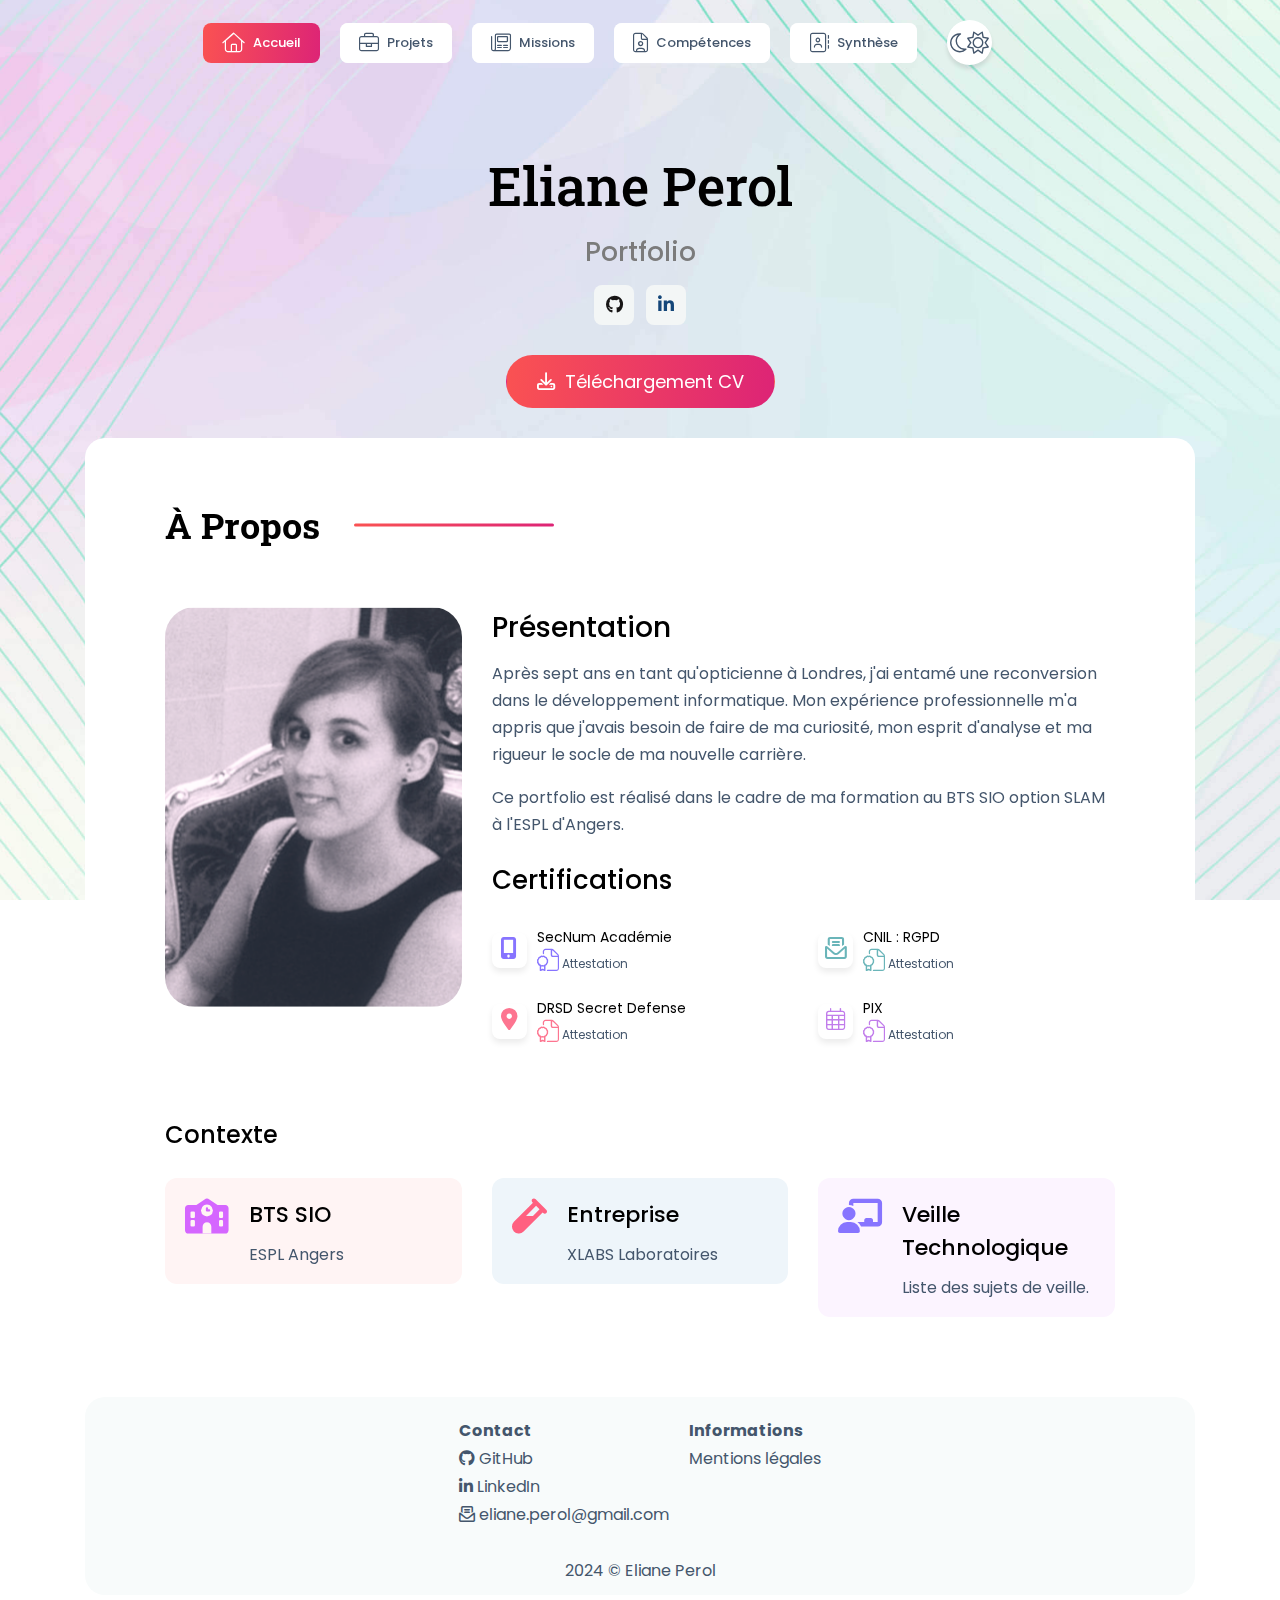
==== index.html @ 34259d81 "first commit" ====
<!Doctype html>
<html class="no-js" lang="zxx">

<head>
    <meta charset="utf-8">
    <meta http-equiv="x-ua-compatible" content="ie=edge">
    <title>Eliane Perol - Portfolio</title>
    <meta name="description" content="">
    <meta name="viewport" content="width=device-width, initial-scale=1">
    <link rel="shortcut icon" type="image/x-icon" href="assets/img/laptop-code-solid.png">
    <!-- Place favicon.ico in the root directory -->

    <!-- CSS here -->
    <link rel="stylesheet" href="assets/css/bootstrap.min.css">
    <link rel="stylesheet" href="assets/css/animate.min.css">
    <link rel="stylesheet" href="assets/css/fontawesome.min.css">
    <link rel="stylesheet" href="assets/css/all.min.css">
    <link rel="stylesheet" href="assets/css/odometer.min.css">
    <link rel="stylesheet" href="assets/css/meanmenu.css">
    <link rel="stylesheet" href="assets/css/swipper.css">
    <link rel="stylesheet" href="assets/css/main.css">
</head>

<body>
    <div class="page-wrapper page-wrapper-2" data-background="assets/img/bg/page-bg-1.jpg"></div>

        <!-- header-start -->
        <header class="bostami-header-area mb-30 z-index-5">
            <div class="container">
                <div class="bostami-header-wrap main-style-2">
                    <div class="row">

                        <!-- menu btn -->
                        <div class="col-lg-10 col-md-6 col-sm-8 col-8">
                            <div class="header-right-flex">
                                <div class="bostami-main-menu-wrap ">
                                    <nav class="bastami-main-menu main_menu_2">
                                        <ul>
                                            <li class="active">
                                                <a href="index.html"> <span><i class="fa-light fa-house"></i></span> Accueil </a>
                                            </li>
                                            <li>
                                                <a href="projects.html"><span><i class="fa-light fa-briefcase"></i></span> Projets</a>
                                            </li>
                                            <li>
                                                <a href="missions.html"><span><i class="fa-light fa-newspaper"></i></span> Missions</a>
                                            </li>
                                            <li>
                                                <a href="skills.html"><span><i class="fa-light fa-file-user"></i></span> Compétences</a>
                                            </li>
                                            <li>
                                                <a href="summary.html"><span><i class="fa-light fa-address-book"></i></span> Synthèse</a>
                                            </li>
                                        </ul>
                                    </nav>
                                </div>
                                <div class="bostami-header-menu-btn text-right ml-30">
                                    <div class="dark-btn dark-btn-2">
                                        <i class="fa-light fa-moon dark-btn-icon"></i>
                                        <i class="fa-light fa-sun dark-btn-icon"></i>
                                    </div>
                                    <div class="menu-btn-wrap d-lg-none">
                                        <div class="menu-btn menu-btn-2 toggle_menu">
                                            <span></span>
                                            <span></span>
                                            <span></span>
                                        </div>
                                    </div>
                                </div>
                            </div>
                        </div>

                    </div>
                </div>

                <!-- mobile menu -->
                <div class="mobile-menu-wrap">
                    <div class="mobile-menu mobile_menu_2">
                    </div>
                </div>

            </div>
        </header>
        <!-- header-end -->

        <!-- main-content-div-start -->
        <div class="bostami-page-area z-index-3">
            <div class="container">

                <!-- parsonal-info-start -->
                <div class="col-12">
                    <div class="bostami-parsonal-info-area bostami-parsonal-info-2-area">
                        <div class="bostami-parsonal-info-wrap">

                            <!-- img -->
                            <!-- <div class="bostami-parsonal-info-img">
                                <img src="assets/img/parsonal-info/parson-img-3.png" alt="">
                            </div> -->

                            <!-- name -->
                            <h1 class="bostami-parsonal-info-name">
                                <a href="#">Eliane Perol</a>
                            </h1>
                            <span class="bostami-parsonal-info-bio mb-15">Portfolio</span>

                            <!-- social link -->
                            <ul class="bostami-parsonal-info-social-link mb-30">
                                <li>
                                    <a href="https://github.com/ElianePerol" class="github" target=”_blank”>
                                        <i class="fa-brands fa-github"></i>
                                    </a>
                                </li>
                                <li>
                                    <a href="https://www.linkedin.com/in/eliane-perol/" class="linkedin" target=”_blank”>
                                        <i class="fa-brands fa-linkedin-in"></i>
                                    </a>
                                </li>
                            </ul>

                            <!-- cv button -->
                            <div class="bostami-parsonal-info-btn">
                                <a class="btn-2 circle" href="assets/img/personal-info/cv-eliane-perol.pdf" target="_blank">
                                    <span class="icon">
                                        <i class="fa-regular fa-download"></i>
                                    </span>
                                    Téléchargement CV
                                </a>
                            </div>

                        </div>
                    </div>
                </div>
                <!-- personal-info-end -->
                                
                <div class="bostami-page-wrap pt-60 pl-80 pr-80">
                    <!-- page-title -->
                    <div class="page-tilte-2-wrap">
                        <div class="row">
                            <div class="col-12">
                                <div class="bostami-page-title-wrap mb-40">
                                    <h2 class="page-title">À propos</h2>
                                </div>
                            </div>
                        </div>
                    </div>

                    <!-- about me -->
                    <div class="about-me-2-wrap">
                        <div class="row">

                            <!-- img -->
                            <div class="col-lg-4 col-md-8">
                                <div class="bostami-parsonal-info-img">
                                    <img src="assets/img/personal-info/profile-pic.png" alt="Photo de profil">
                                </div>
                            </div>

                            <!-- about -->
                            <div class="col-lg-8 col-md-12">
                                <div class="bostami-parsonal-info-wrap mb-40">

                                    <!-- name -->
                                    <h3 class="bostami-parsonal-info-title">Présentation</h3>
                                    <p class="bostami-parsonal-info-bio-text">Après sept ans en tant qu'opticienne à Londres, j'ai entamé une reconversion
                                        dans le développement informatique. Mon expérience professionnelle m'a appris que j'avais besoin de faire de ma curiosité, 
                                        mon esprit d'analyse et ma rigueur le socle de ma nouvelle carrière.</p>
                                    <p class="bostami-parsonal-info-bio-text">Ce portfolio est réalisé dans le cadre de ma formation au BTS SIO option SLAM à l'ESPL d'Angers.</p>

                                    <!-- certifications-start -->
                                    <div class="bostami-parsonal-info-contact">
                                        <h4 class="title">Certifications</h4>
                                        <div class="row">
                                            <div class="col-lg-6 col-md-6">
                                                <div class="bostami-parsonal-info-contact-item phone">
                                                    <div class="icon">
                                                        <i class="fa-solid fa-mobile-screen-button"></i>
                                                    </div>
                                                    <div class="text">
                                                        <p>SecNum académie</p>
                                                        <span><a href="assets/img/personal-info/cv-eliane-perol.pdf" target="_blank">
                                                                <i class="fa-light fa-file-certificate"></i>
                                                            Attestation
                                                        </a></span>
                                                    </div>
                                                </div>
                                            </div>
                                            <div class="col-lg-6 col-md-6">
                                                <div class="bostami-parsonal-info-contact-item email">
                                                    <div class="icon">
                                                        <i class="fa-regular fa-envelope-open-text"></i>
                                                    </div>
                                                    <div class="text">
                                                        <p>CNIL : RGPD</p>
                                                        <span><a href="assets/img/personal-info/cv-eliane-perol.pdf" target="_blank">
                                                                <i class="fa-light fa-file-certificate"></i>
                                                            Attestation
                                                        </a></span>
                                                    </div>
                                                </div>
                                            </div>
                                            <div class="col-lg-6 col-md-6">
                                                <div class="bostami-parsonal-info-contact-item location">
                                                    <div class="icon">
                                                        <i class="fa-solid fa-location-dot"></i>
                                                    </div>
                                                    <div class="text">
                                                        <p>DRSD Secret Defense</p>
                                                        <span><a href="assets/img/personal-info/cv-eliane-perol.pdf" target="_blank">
                                                                <i class="fa-light fa-file-certificate"></i>
                                                            Attestation
                                                        </a></span>
                                                    </div>
                                                </div>
                                            </div>
                                            <div class="col-lg-6 col-md-6">
                                                <div class="bostami-parsonal-info-contact-item calendar">
                                                    <div class="icon">
                                                        <i class="fa-light fa-calendar-days"></i>
                                                    </div>
                                                    <div class="text">
                                                        <p>PIX</p>
                                                        <span><a href="assets/img/personal-info/cv-eliane-perol.pdf" target="_blank">
                                                                <i class="fa-light fa-file-certificate"></i>
                                                            Attestation
                                                        </a></span>
                                                    </div>
                                                </div>
                                            </div>
                                        </div>

                                    </div>
                                    <!-- certifications-end -->

                                </div>
                            </div>

                        </div>
                    </div>

                    <!-- what i do 2 -->
                    <div class="what-i-do-2 mb-50">
                        <div class="row">

                            <!-- section title -->
                            <div class="col-12">
                                <div class="bostami-section-title-wrap mb-25">
                                    <h3 class="section-title">Contexte</h3>
                                </div>
                            </div>

                            <!-- single item -->
                            <div class="col-xl-4 col-lg-6 col-md-6">
                                <div class="bostami-what-do-item bg-prink">
                                    <div class="icon">
                                        <i class="fa-solid fa-school"></i>
                                    </div>
                                    <div class="text">
                                        <h4 class="title"><a href="bts-sio.html">BTS SIO</a></h4>
                                        <a href="bts-sio.html">ESPL Angers</a>
                                    </div>
                                </div>
                            </div>
                            <!-- single item -->
                            <div class="col-xl-4 col-lg-6 col-md-6">
                                <div class="bostami-what-do-item bg-catkrill">
                                    <div class="icon">
                                        <i class="fa-solid fa-vial"></i>
                                    </div>
                                    <div class="text">
                                        <h4 class="title"><a href="xlabs.html">Entreprise</a></h4>
                                        <a href="xlabs.html">XLABS Laboratoires</a>
                                    </div>
                                </div>
                            </div>
                            <!-- single item -->
                            <div class="col-xl-4 col-lg-6 col-md-6">
                                <div class="bostami-what-do-item  bg-cyan">
                                    <div class="icon">
                                        <i class="fa-solid fa-chalkboard-user"></i>
                                    </div>
                                    <div class="text">
                                        <h4 class="title"><a href="tech-watch.html">Veille technologique</a></h4>
                                        <a href="tech-watch.html">Liste des sujets de veille.</a>
                                    </div>
                                </div>
                            </div>
                            

                        </div>

                    </div>                   
                </div>
            </div>
        </div>
        <!-- main-content-div-end -->
        
        <!-- footer-start -->
        <div class="bostami-page-area z-index-3">
            <div class="container">
                <div class="footer-copyright text-center pt-25 pb-25 bg-light-white-2 border-redius-20 footer pt-25 pb-25">    
                    <div class="footer-inner">
                        <div class="column">
                            <b>Contact</b>
                            <ul>
                                <li><a href="https://github.com/ElianePerol" class="github" target=”_blank”><i class="fa-brands fa-github"></i> GitHub</a></li>
                                <li><a href="https://www.linkedin.com/in/eliane-perol/" class="linkedin" target=”_blank”><i class="fa-brands fa-linkedin-in"></i> LinkedIn</a></li>
                                <li><a href="mailto:eliane.perol@gmail.com"><i class="fa-regular fa-envelope-open-text"></i> eliane.perol@gmail.com</a></li>
                            </ul>
                        </div>
                        <div class="column">
                            <b>Informations</b>
                            <ul>
                                <li><a href="legal.html">Mentions légales</a></li>
                            </ul>
                        </div>
                    </div>
                <br>
                <span>2024 © Eliane Perol</span>
                </div>
            </div>
        </div>
        <!-- footer-end -->

    </div>

    <!-- JS here -->
    <script src="assets/js/jquery.min.js"></script>
    <script src="assets/js/bootstrap.bundle.min.js"></script>
    <script src="assets/js/swipper-bundle.min.js"></script>
    <script src="assets/js/jquery.meanmenu.min.js"></script>
    <script src="assets/js/wow.min.js"></script>
    <script src="assets/js/odometer.min.js"></script>
    <script src="assets/js/appear.min.js"></script>
    <script src="assets/js/main.js"></script>
</body>

</html>
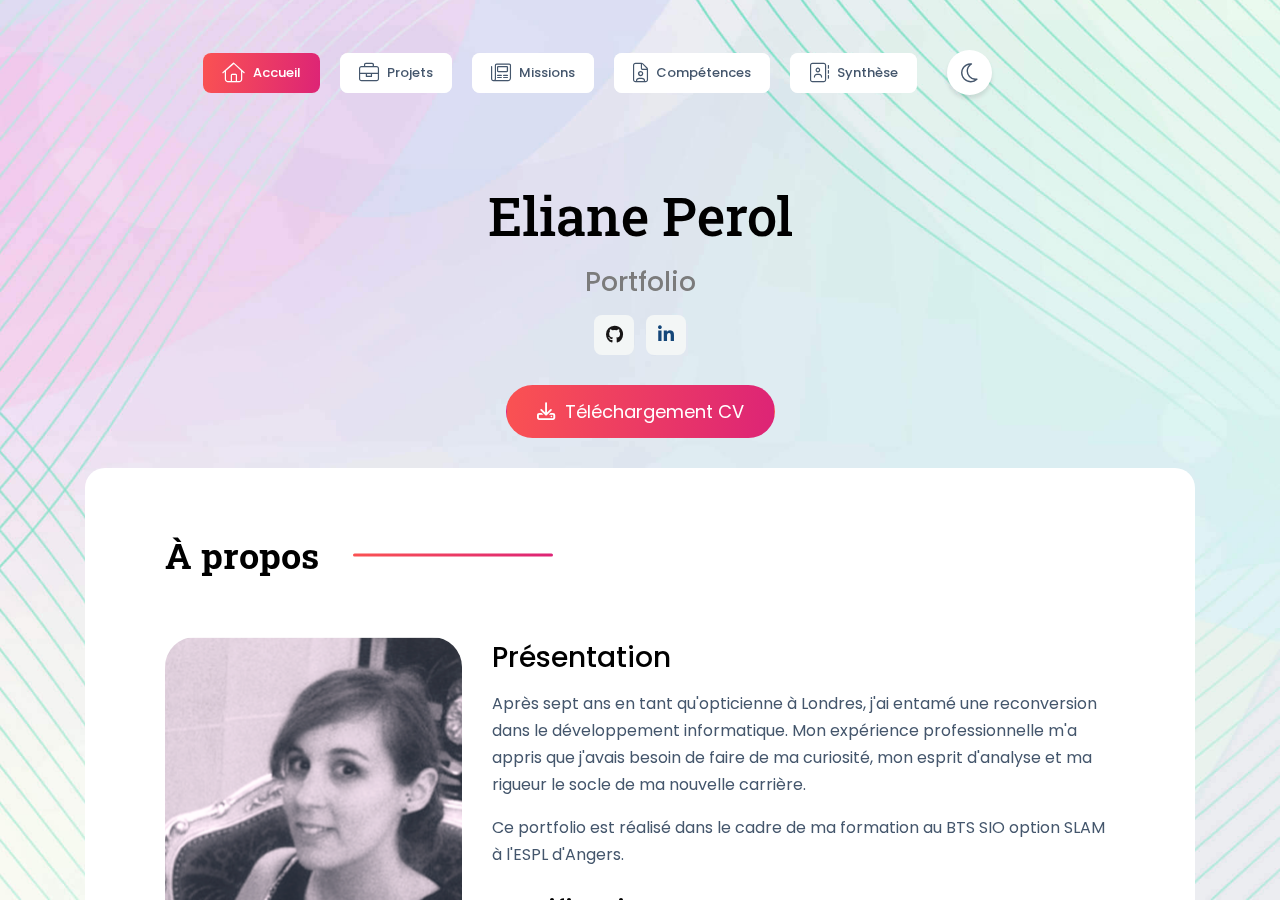
==== commit 28bc2917: "second commit" ====
--- a/index.html
+++ b/index.html
@@ -4,7 +4,7 @@
 <head>
     <meta charset="utf-8">
     <meta http-equiv="x-ua-compatible" content="ie=edge">
-    <title>Eliane Perol - Portfolio</title>
+    <title>Eliane Perol - Portfolio - BTS SIO</title>
     <meta name="description" content="">
     <meta name="viewport" content="width=device-width, initial-scale=1">
     <link rel="shortcut icon" type="image/x-icon" href="assets/img/laptop-code-solid.png">
@@ -22,7 +22,7 @@
 </head>
 
 <body>
-    <div class="page-wrapper page-wrapper-2" data-background="assets/img/bg/page-bg-1.jpg"></div>
+    <div class="page-wrapper page-wrapper-2" data-background="assets/img/bg/page-bg-1.jpg">
 
         <!-- header-start -->
         <header class="bostami-header-area mb-30 z-index-5">
@@ -37,7 +37,7 @@
                                     <nav class="bastami-main-menu main_menu_2">
                                         <ul>
                                             <li class="active">
-                                                <a href="index.html"> <span><i class="fa-light fa-house"></i></span> Accueil </a>
+                                                <a href="index.html"><span><i class="fa-light fa-house"></i></span> Accueil</a>
                                             </li>
                                             <li>
                                                 <a href="projects.html"><span><i class="fa-light fa-briefcase"></i></span> Projets</a>
@@ -119,12 +119,8 @@
 
                             <!-- cv button -->
                             <div class="bostami-parsonal-info-btn">
-                                <a class="btn-2 circle" href="assets/img/personal-info/cv-eliane-perol.pdf" target="_blank">
-                                    <span class="icon">
-                                        <i class="fa-regular fa-download"></i>
-                                    </span>
-                                    Téléchargement CV
-                                </a>
+                                <a class="btn-2 circle" href="assets/docs/cv-eliane-perol.pdf" target="_blank">
+                                    <span class="icon"><i class="fa-regular fa-download"></i></span> Téléchargement CV</a>
                             </div>
 
                         </div>
@@ -177,7 +173,7 @@
                                                     </div>
                                                     <div class="text">
                                                         <p>SecNum académie</p>
-                                                        <span><a href="assets/img/personal-info/cv-eliane-perol.pdf" target="_blank">
+                                                        <span><a href="assets/docs/certif1.pdf" target="_blank">
                                                                 <i class="fa-light fa-file-certificate"></i>
                                                             Attestation
                                                         </a></span>
@@ -191,7 +187,7 @@
                                                     </div>
                                                     <div class="text">
                                                         <p>CNIL : RGPD</p>
-                                                        <span><a href="assets/img/personal-info/cv-eliane-perol.pdf" target="_blank">
+                                                        <span><a href="assets/docs/certif2.pdf" target="_blank">
                                                                 <i class="fa-light fa-file-certificate"></i>
                                                             Attestation
                                                         </a></span>
@@ -205,7 +201,7 @@
                                                     </div>
                                                     <div class="text">
                                                         <p>DRSD Secret Defense</p>
-                                                        <span><a href="assets/img/personal-info/cv-eliane-perol.pdf" target="_blank">
+                                                        <span><a href="assets/docs/certif3.pdf" target="_blank">
                                                                 <i class="fa-light fa-file-certificate"></i>
                                                             Attestation
                                                         </a></span>
@@ -219,7 +215,7 @@
                                                     </div>
                                                     <div class="text">
                                                         <p>PIX</p>
-                                                        <span><a href="assets/img/personal-info/cv-eliane-perol.pdf" target="_blank">
+                                                        <span><a href="assets/docs/certif4.pdf" target="_blank">
                                                                 <i class="fa-light fa-file-certificate"></i>
                                                             Attestation
                                                         </a></span>
@@ -293,7 +289,7 @@
             </div>
         </div>
         <!-- main-content-div-end -->
-        
+
         <!-- footer-start -->
         <div class="bostami-page-area z-index-3">
             <div class="container">
@@ -322,6 +318,7 @@
         <!-- footer-end -->
 
     </div>
+    </div>
 
     <!-- JS here -->
     <script src="assets/js/jquery.min.js"></script>
--- a/assets/css/main.css
+++ b/assets/css/main.css
@@ -52,6 +52,7 @@
   --cyan: rgb(252, 244, 255);
   --rose: rgb(255, 240, 248);
   --yellow: rgb(254, 250, 240);
+  --table-border: #fff;
 }
 
 :root .dark-theme {
@@ -66,6 +67,7 @@
   --light-white-2: #f8fbfb;
   --prink: #fff4f4;
   --catkrill: #eef5fa;
+  --table-border: #212425;
 }
 
 body {
@@ -128,9 +130,9 @@
   text-transform: uppercase;
 }
 
-.capitalize {
+/* .capitalize {
   text-transform: capitalize;
-}
+} */
 
 h1,
 h2,
@@ -143,7 +145,7 @@
   margin-top: 0px;
   line-height: 1.5;
   font-weight: 700;
-  text-transform: capitalize;
+  /* text-transform: capitalize; */
   margin-bottom: 15px;
 }
 
@@ -1769,6 +1771,12 @@
   z-index: 5;
 }
 
+.wd-45 {
+  width: 45%;
+  justify-content: space-around;
+
+}
+
 .w-60 {
   width: 60%;
 }
@@ -1799,26 +1807,22 @@
 
 table {
   width: 90%;
-  border-collapse: collapse;
+  border-collapse: separate;
   margin: 0 auto;
   margin-bottom: 20px;
-  border-radius:  20px;
 }
 
 thead {
   display: table-header-group;
   vertical-align: middle;
   unicode-bidi: isolate;
-  /* border-radius:  20px; */
-  /* border: 10px solid #ffffff; */
+  text-align: left;
 }
 
 tbody {
   display: table-row-group;
   vertical-align: left;
   unicode-bidi: isolate;
-  /* border-radius:  20px; */
-  /* border-color: #ffffff;: */
 }
 
 tr {
@@ -1826,25 +1830,26 @@
   vertical-align: inherit;
   unicode-bidi: isolate;
   border-radius:  20px;
-  /* border: 10px solid #ffffff; */
 }
 
 th {
-  padding: 12px;
-  margin : 5px;
+  text-align: center;
+  border: 4px solid var(--table-border);
+  border-radius:  20px;
+  color: var(--body-text);
+}
+
+th h5 {
+ margin: 0px;
+}
+
+td {
+  padding: 10px;
   text-align: left;
-  /* border: 10px solid #ffffff; */
-  border-radius:  20px;
-  color: #000000;
-}
-
-td {
-  padding: 12px;
-  text-align: left;
-  /* border: 10px solid #ffffff; */
+  color: var(--body-text);
+  border: 4px solid var(--table-border);
   border-radius: 20px;
-  color:#0f172a;
-}
+  }
 
 .pkgd-table {
   background-color: #fff4f4;
@@ -1864,7 +1869,7 @@
   display: inline-block;
   font-size: 18px;
   font-weight: 500;
-  text-transform: capitalize;
+  /* text-transform: capitalize; */
   color: var(--common-white);
   background-color: var(--theme-primary);
   line-height: 27px;
@@ -1892,7 +1897,7 @@
   display: inline-block;
   font-size: 18px;
   font-weight: 400;
-  text-transform: capitalize;
+  /* text-transform: capitalize; */
   color: var(--common-white);
   background: linear-gradient(97deg, rgb(250, 82, 82) 0%, rgb(221, 36, 118) 100%);
   line-height: 27px;
@@ -2011,7 +2016,7 @@
   font-size: 16px;
   font-weight: 500;
   display: inline-block;
-  text-transform: capitalize;
+  /* text-transform: capitalize; */
   color: #1a1a1a;
   height: 50px;
   width: 133px;
@@ -2387,7 +2392,7 @@
 .mobile-menu-wrap .mobile-menu .mean-bar .mean-nav ul li a {
   border: none;
   font-size: 13px;
-  text-transform: capitalize;
+  /* text-transform: capitalize; */
   font-weight: 500;
   color: var(--body-text);
   padding: 5px 70px;
@@ -2443,7 +2448,7 @@
 .bastami-main-menu ul li a {
   display: block;
   font-size: 13px;
-  text-transform: capitalize;
+  /* text-transform: capitalize; */
   font-weight: 500;
   line-height: 1;
 }
@@ -2791,7 +2796,7 @@
 }
 .bostami-parsonal-info-name {
   font-size: 60px;
-  text-transform: capitalize;
+  /* text-transform: capitalize; */
   font-weight: 500;
   color: var(--common-black);
   font-family: "Roboto Slab", serif;
@@ -2817,7 +2822,7 @@
   font-size: 26px;
   display: inline-block;
   font-weight: 500;
-  text-transform: capitalize;
+  /* text-transform: capitalize; */
   color: var(--common-black);
   font-family: "Poppins", sans-serif;
   background-color: var(--light-white);
@@ -2955,7 +2960,7 @@
   display: block;
   font-size: 12px;
   line-height: 18px;
-  text-transform: capitalize;
+  /* text-transform: capitalize; */
   font-weight: 400;
   margin-bottom: 3px;
 }
@@ -2964,7 +2969,7 @@
   line-height: 24px;
   font-weight: 400;
   color: var(--common-black);
-  text-transform: capitalize;
+  /* text-transform: capitalize; */
   margin-bottom: 0;
 }
 @media only screen and (min-width: 1200px) and (max-width: 1399px) {
@@ -3055,6 +3060,14 @@
 06. client
 ******************************************************* 
 *************************************************************** */
+
+.swiper-container {
+  display: flex;
+  align-content: center;
+  justify-content: space-evenly;
+}
+
+
 .bostami-client {
   padding-top: 40px;
   padding-bottom: 70px;
@@ -3331,7 +3344,7 @@
 .fillter-btn-wrap .fillter-btn {
   font-size: 16px;
   font-weight: 500;
-  text-transform: capitalize;
+  /* text-transform: capitalize;: */
   display: inline-block;
   padding: 0 18px;
   cursor: pointer;
@@ -3362,12 +3375,12 @@
   display: block;
   font-size: 12px;
   font-weight: 400;
-  text-transform: capitalize;
+  /* text-transform: capitalize; */
 }
 .fillter-item .item-title {
   font-size: 16px;
   font-weight: 500;
-  text-transform: capitalize;
+  /* text-transform: capitalize; */
   margin-bottom: 0;
 }
 .fillter-item .item-title:hover {
@@ -3659,7 +3672,7 @@
   display: inline-block;
   font-size: 14px;
   font-weight: 400;
-  text-transform: capitalize;
+  /* text-transform: capitalize; */
   margin-right: 5px;
 }
 .blog-slider-single .blog-meta .blog-cetagory {
@@ -3680,7 +3693,7 @@
 .blog-slider-single .blog-title {
   font-size: 18px;
   font-weight: 500;
-  text-transform: capitalize;
+  /* text-transform: capitalize; */
 }
 .blog-slider-single .blog-title:hover {
   color: var(--theme-primary);
@@ -3922,7 +3935,7 @@
 .h1-modal-box .modal-dialog .modal-content .modal-body .h1-modal-comment-box button {
   font-size: 14px;
   font-weight: 500;
-  text-transform: capitalize;
+  /* text-transform: capitalize; */
   border: none;
   outline: none;
   padding: 8px 20px;
@@ -3978,7 +3991,7 @@
   font-size: 25px;
   font-weight: 400;
   color: var(--body-text);
-  text-transform: capitalize;
+  /* text-transform: capitalize; */
   margin-bottom: 13px;
 }
 .contact-area .contact-title-b {
@@ -3992,7 +4005,7 @@
   font-size: 16px;
   display: inline-block;
   font-weight: 500;
-  text-transform: capitalize;
+  /* text-transform: capitalize; */
   line-height: 1;
 }
 .contact-form .input-box {
@@ -4012,45 +4025,45 @@
 }
 
 .bostami-contact-item {
-  display: flex;
+  /* display: flex; */
   gap: 20px;
-  padding: 30px;
-  border-radius: 10px;
+  /* padding: 30px; */
+  /* border-radius: 10px; */
 }
 @media only screen and (min-width: 1200px) and (max-width: 1399px) {
   .bostami-contact-item {
-    padding: 20px;
+    /* padding: 20px; */
   }
 }
 @media (max-width: 767px) {
   .bostami-contact-item {
-    padding: 20px;
-    flex-wrap: wrap;
+    /* padding: 20px; */
+    /* flex-wrap: wrap; */
   }
 }
 @media only screen and (min-width: 576px) and (max-width: 767px) {
   .bostami-contact-item {
-    padding: 30px;
-    flex-wrap: nowrap;
+    /* padding: 30px; */
+    /* flex-wrap: nowrap; */
   }
 }
 .bostami-contact-item .icon {
-  flex: 0 0 auto;
-  width: 35px;
+  /* flex: 0 0 auto; */
+  /* width: 35px; */
 }
 @media only screen and (min-width: 1200px) and (max-width: 1399px) {
   .bostami-contact-item .icon {
-    width: 40px;
+    /* width: 40px; */
   }
 }
 @media (max-width: 767px) {
   .bostami-contact-item .icon {
-    width: 40px;
+    /* width: 40px; */
   }
 }
 @media only screen and (min-width: 576px) and (max-width: 767px) {
   .bostami-contact-item .icon {
-    width: 80px;
+    /* width: 80px; */
   }
 }
 .bostami-contact-item .text .title {
@@ -4211,7 +4224,7 @@
 .breadcrumb-title {
   font-size: 30px;
   font-weight: 400;
-  text-transform: capitalize;
+  /* text-transform: capitalize; */
   color: #000;
   line-height: 1.33;
   font-family: "Roboto Slab", serif;
@@ -4266,7 +4279,7 @@
   display: inline-block;
   font-size: 14px;
   line-height: 21px;
-  text-transform: capitalize;
+  /* text-transform: capitalize; */
   color: #44566c;
 }
 
@@ -4355,7 +4368,7 @@
   font-weight: 400;
   line-height: 24px;
   color: #000;
-  text-transform: capitalize;
+  /* text-transform: capitalize; */
   margin-bottom: 0;
 }
 .blog-details-tag .tag-item a {
@@ -4363,7 +4376,7 @@
   font-size: 14px;
   font-weight: 400;
   line-height: 21px;
-  text-transform: capitalize;
+  /* text-transform: capitalize; */
   color: #696969;
   background: #f0f5f7;
   border-radius: 4px;
@@ -4410,13 +4423,13 @@
   font-weight: 500;
   line-height: 24px;
   color: #202124;
-  text-transform: capitalize;
+  /* text-transform: capitalize; */
 }
 .blog-details-comment-item .flex .content .bio {
   display: block;
   font-size: 14px;
   font-weight: 400;
-  text-transform: capitalize;
+  /* text-transform: capitalize; */
   line-height: 21px;
   color: #696969;
   margin-bottom: 18px;
@@ -4453,7 +4466,7 @@
   color: #ffc78b;
 }
 .blog-details-comment-box form .input-title {
-  text-transform: capitalize;
+  /* text-transform: capitalize; */
   font-weight: 400;
   font-size: 15px;
   line-height: 22px;
@@ -4479,7 +4492,7 @@
   font-size: 14px;
   font-weight: 400;
   color: #77838f;
-  text-transform: capitalize;
+  /* text-transform: capitalize; */
 }
 .blog-details-comment-box form textarea {
   height: 195px;
@@ -4490,7 +4503,7 @@
   font-size: 18px;
   line-height: 26px;
   text-align: center;
-  text-transform: capitalize;
+  /* text-transform: capitalize; */
   color: #1a1a1a;
   background: #f8fbfb;
   border: 2px solid #44566c;
@@ -4528,7 +4541,7 @@
   font-weight: 500;
   line-height: 27px;
   color: #202124;
-  text-transform: capitalize;
+  /* text-transform: capitalize; */
   margin-bottom: 10px;
 }
 
@@ -4564,7 +4577,7 @@
   font-weight: 400;
   line-height: 22px;
   color: #696969;
-  text-transform: capitalize;
+  /* text-transform: capitalize; */
 }
 
 .sidebar-category li a {
@@ -4572,7 +4585,7 @@
   font-weight: 400;
   line-height: 35px;
   color: #696969;
-  text-transform: capitalize;
+  /* text-transform: capitalize; */
   position: relative;
   padding-left: 15px;
   transition: 0.3s;
@@ -4621,14 +4634,14 @@
   display: block;
   font-weight: 400;
   font-size: 14px;
-  text-transform: capitalize;
+  /* text-transform: capitalize; */
   color: #696969;
   line-height: 21px;
 }
 .recent-post-item .content .title {
   font-size: 15px;
   font-weight: 400;
-  text-transform: capitalize;
+  /* text-transform: capitalize; */
   line-height: 22px;
   color: #202124;
   margin-bottom: 3px;
@@ -4732,6 +4745,7 @@
   color: #fff;
 }
 .dark-theme .page-wrapper .bostami-parsonal-info-bio,
+.dark-theme .th .bostami-contact-item .text,
 .dark-theme .page-wrapper .bostami-contact-item .text span {
   color: #a6a6a6;
 }
